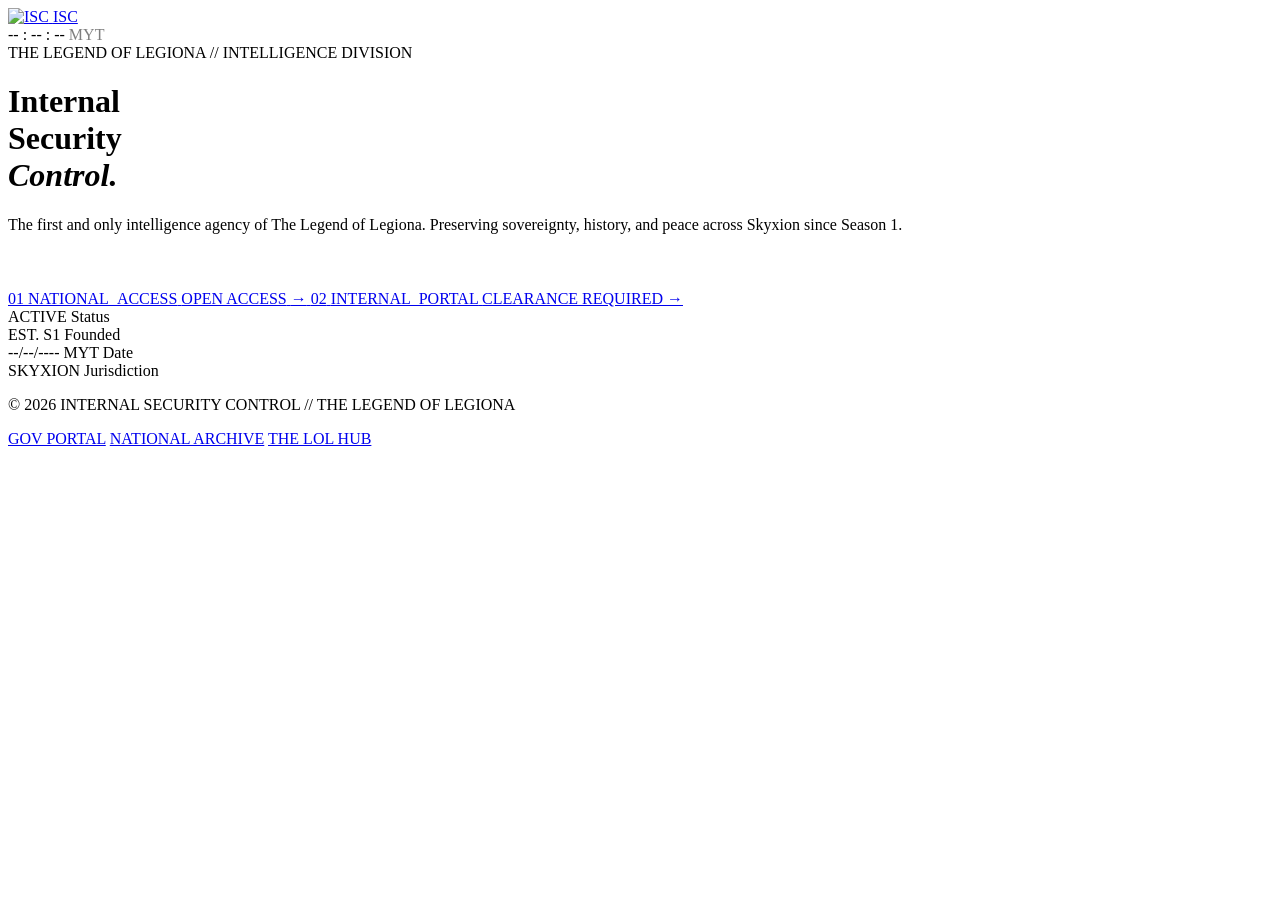
==== index.html @ aded34f5 "Add initial HTML structure for ISC website" ====
<!DOCTYPE html>
<html lang="en">
<head>
  <meta charset="UTF-8">
  <meta name="viewport" content="width=device-width, initial-scale=1.0">
  <title>Internal Security Control | ISC</title>
  <meta property="og:title" content="Internal Security Control — ISC">
  <meta property="og:description" content="The first defense line for The Legend of Legiona.">
  <meta name="theme-color" content="#c6a664">
  <link rel="icon" href="/isc/assets/images/ISC_LOGO.png" type="image/png">
  <link href="https://fonts.googleapis.com/css2?family=Fira+Code:wght@300;400;500&family=Barlow:wght@300;400;500;600&display=swap" rel="stylesheet">
  <link rel="stylesheet" href="/isc/assets/css/style.css">
</head>
<body>

  <nav class="top-nav">
    <a href=" " class="brand">
      <img src="/isc/assets/images/ISC_LOGO.png" alt="ISC">
      <span class="brand-label">ISC</span>
    </a>
    <div class="nav-right">
      <div class="live-dot"></div>
      <span id="clock">-- : -- : --</span>
      <span style="opacity:.5;">MYT</span>
    </div>
  </nav>

  <main>
    <div>
      <div class="hero-label">THE LEGEND OF LEGIONA // INTELLIGENCE DIVISION</div>
      <h1>Internal<br>Security<br><em>Control.</em></h1>
      <p class="hero-desc">The first and only intelligence agency of The Legend of Legiona. Preserving sovereignty, history, and peace across Skyxion since Season 1.</p>

      <div class="portals" style="margin-top:56px;">
        <a href="/isc/national/" class="portal-link">
          <span class="p-num">01</span>
          <span class="p-name">NATIONAL_ACCESS</span>
          <span class="p-badge badge-open">OPEN ACCESS</span>
          <span class="p-arrow">→</span>
        </a>
        <a href="/isc/intel/" class="portal-link">
          <span class="p-num">02</span>
          <span class="p-name">INTERNAL_PORTAL</span>
          <span class="p-badge badge-closed">CLEARANCE REQUIRED</span>
          <span class="p-arrow">→</span>
        </a>
      </div>
    </div>

    <div class="meta-strip">
      <div class="meta-item">
        <span class="meta-val">ACTIVE</span>
        <span class="meta-lbl">Status</span>
      </div>
      <div class="meta-item">
        <span class="meta-val">EST. S1</span>
        <span class="meta-lbl">Founded</span>
      </div>
      <div class="meta-item">
        <span class="meta-val" id="myt-date">--/--/----</span>
        <span class="meta-lbl">MYT Date</span>
      </div>
      <div class="meta-item">
        <span class="meta-val">SKYXION</span>
        <span class="meta-lbl">Jurisdiction</span>
      </div>
    </div>
  </main>

  <footer>
    <p>© 2026 INTERNAL SECURITY CONTROL // THE LEGEND OF LEGIONA</p>
    <div class="footer-links">
      <a href="/gov/">GOV PORTAL</a>
      <a href="/isc/national/">NATIONAL ARCHIVE</a>
      <a href="/main/">THE LOL HUB</a>
    </div>
  </footer>

  <script src="/isc/assets/js/script.js"></script>
  
</body>
</html>
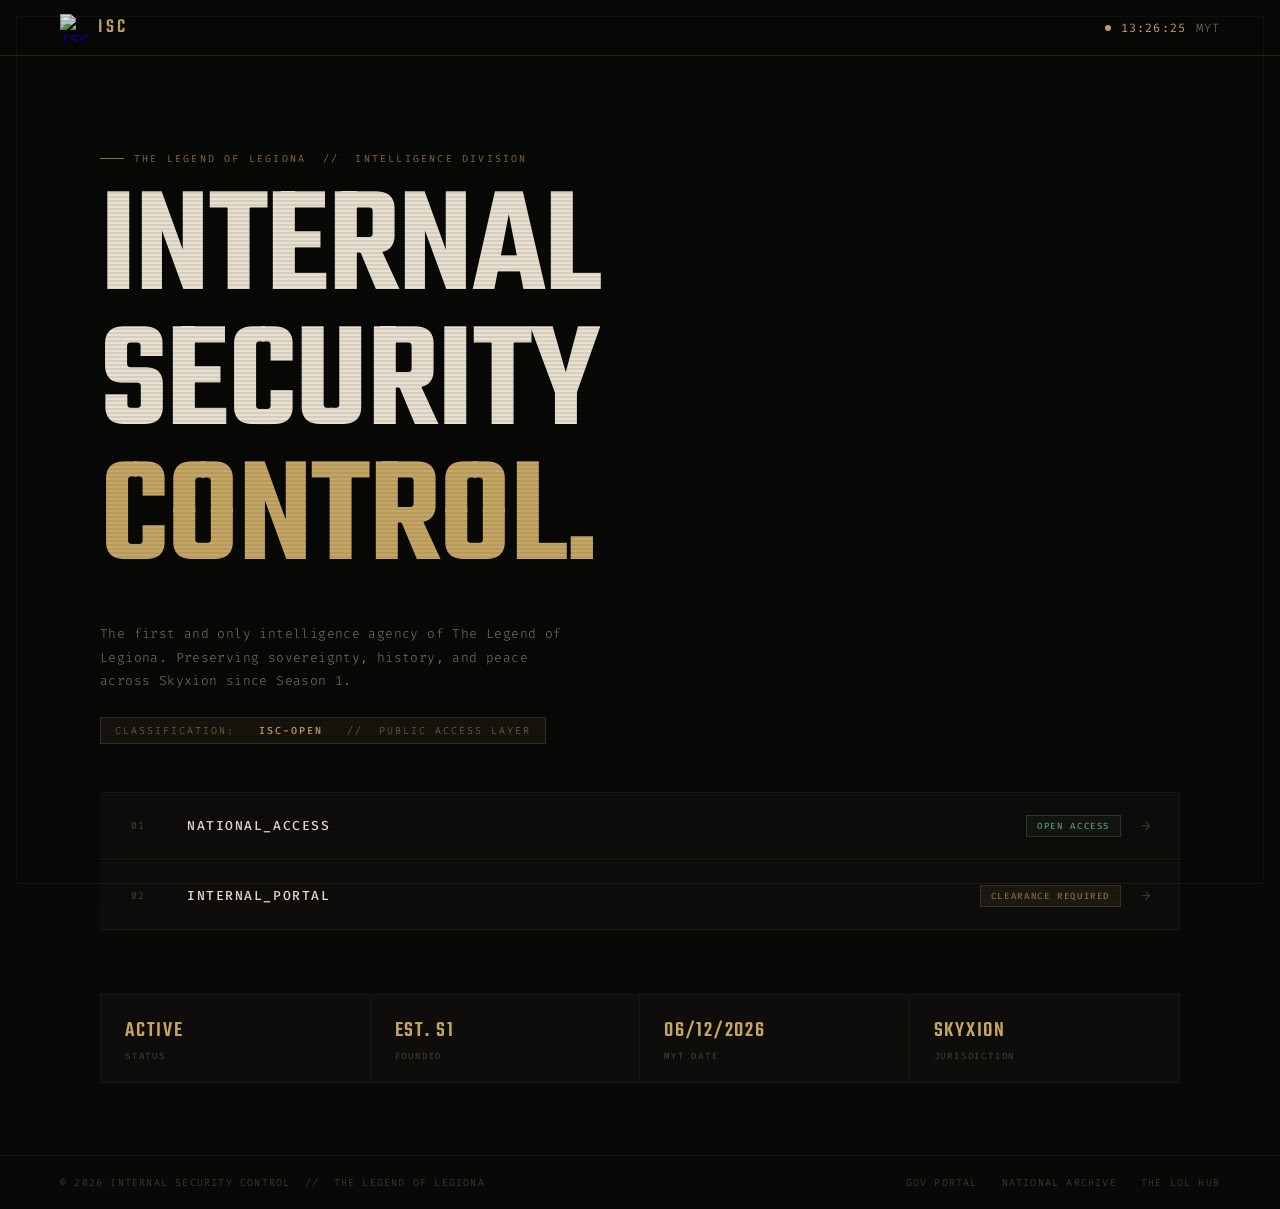
==== commit 6f4af0e7: "Refactor index.html with new styles and content Updated styles and content in index.html, including " ====
--- a/index.html
+++ b/index.html
@@ -4,34 +4,409 @@
   <meta charset="UTF-8">
   <meta name="viewport" content="width=device-width, initial-scale=1.0">
   <title>Internal Security Control | ISC</title>
+  <link rel="icon" type="image/png" href="/isc/assets/images/ISC_LOGO.png"/>
   <meta property="og:title" content="Internal Security Control — ISC">
   <meta property="og:description" content="The first defense line for The Legend of Legiona.">
   <meta name="theme-color" content="#c6a664">
-  <link rel="icon" href="/isc/assets/images/ISC_LOGO.png" type="image/png">
-  <link href="https://fonts.googleapis.com/css2?family=Fira+Code:wght@300;400;500&family=Barlow:wght@300;400;500;600&display=swap" rel="stylesheet">
-  <link rel="stylesheet" href="/isc/assets/css/style.css">
+  <link href="https://fonts.googleapis.com/css2?family=Fira+Code:wght@300;400;500;600&family=Teko:wght@300;400;500;600;700&display=swap" rel="stylesheet">
+  <style>
+    *, *::before, *::after { box-sizing: border-box; margin: 0; padding: 0; }
+
+    :root {
+      --gold: #c6a664;
+      --gold-dim: #8a6f3f;
+      --gold-faint: rgba(198,166,100,0.08);
+      --bg: #080807;
+      --bg2: #0e0d0b;
+      --bg3: #141310;
+      --line: rgba(198,166,100,0.18);
+      --line-faint: rgba(198,166,100,0.07);
+      --text: #e8e0d0;
+      --text-muted: #7a7060;
+      --text-dim: #4a4438;
+      --danger: #8b3030;
+    }
+
+    html { scroll-behavior: smooth; }
+
+    body {
+      background: var(--bg);
+      color: var(--text);
+      font-family: 'Fira Code', monospace;
+      font-weight: 300;
+      min-height: 100vh;
+      display: flex;
+      flex-direction: column;
+      overflow-x: hidden;
+    }
+
+    /* Scanlines overlay */
+    body::before {
+      content: '';
+      position: fixed;
+      inset: 0;
+      background: repeating-linear-gradient(
+        0deg,
+        transparent,
+        transparent 2px,
+        rgba(0,0,0,0.08) 2px,
+        rgba(0,0,0,0.08) 4px
+      );
+      pointer-events: none;
+      z-index: 1000;
+    }
+
+    /* Corner marks */
+    body::after {
+      content: '';
+      position: fixed;
+      top: 16px; left: 16px; right: 16px; bottom: 16px;
+      border: 1px solid var(--line-faint);
+      pointer-events: none;
+      z-index: 999;
+    }
+
+    /* ── NAV ── */
+    .top-nav {
+      position: sticky;
+      top: 0;
+      z-index: 100;
+      display: flex;
+      align-items: center;
+      justify-content: space-between;
+      padding: 0 clamp(24px, 5vw, 60px);
+      height: 56px;
+      background: rgba(8,8,7,0.92);
+      backdrop-filter: blur(8px);
+      border-bottom: 1px solid var(--line);
+    }
+
+    .brand {
+      display: flex;
+      align-items: center;
+      gap: 10px;
+      text-decoration: none;
+    }
+    .brand img { height: 28px; width: 28px; object-fit: contain; filter: brightness(0.9); }
+    .brand-label {
+      font-family: 'Teko', sans-serif;
+      font-size: 20px;
+      font-weight: 500;
+      letter-spacing: 0.18em;
+      color: var(--gold);
+      text-transform: uppercase;
+    }
+
+    .nav-right {
+      display: flex;
+      align-items: center;
+      gap: 10px;
+      font-size: 12px;
+      color: var(--text-muted);
+      letter-spacing: 0.08em;
+    }
+
+    .live-dot {
+      width: 6px;
+      height: 6px;
+      border-radius: 50%;
+      background: var(--gold);
+      animation: pulse 2s ease-in-out infinite;
+    }
+    @keyframes pulse {
+      0%, 100% { opacity: 1; box-shadow: 0 0 0 0 rgba(198,166,100,0.4); }
+      50% { opacity: 0.5; box-shadow: 0 0 0 4px rgba(198,166,100,0); }
+    }
+
+    #clock { color: var(--gold); font-weight: 400; letter-spacing: 0.1em; }
+
+    /* ── MAIN ── */
+    main {
+      flex: 1;
+      display: flex;
+      flex-direction: column;
+      padding: clamp(48px, 8vw, 96px) clamp(24px, 5vw, 60px) clamp(48px, 6vw, 72px);
+      gap: 64px;
+      max-width: 1200px;
+      width: 100%;
+      margin: 0 auto;
+    }
+
+    /* ── HERO ── */
+    .hero { position: relative; }
+
+    .hero-label {
+      font-size: 10px;
+      font-weight: 400;
+      letter-spacing: 0.22em;
+      color: var(--gold-dim);
+      text-transform: uppercase;
+      margin-bottom: 20px;
+      display: flex;
+      align-items: center;
+      gap: 10px;
+    }
+    .hero-label::before {
+      content: '';
+      display: inline-block;
+      width: 24px;
+      height: 1px;
+      background: var(--gold-dim);
+    }
+
+    h1 {
+      font-family: 'Teko', sans-serif;
+      font-size: clamp(72px, 12vw, 160px);
+      font-weight: 600;
+      line-height: 0.88;
+      letter-spacing: -0.01em;
+      text-transform: uppercase;
+      color: var(--text);
+      margin-bottom: 32px;
+    }
+    h1 em {
+      font-style: normal;
+      color: var(--gold);
+    }
+
+    .hero-desc {
+      font-size: 13px;
+      font-weight: 300;
+      line-height: 1.8;
+      color: var(--text-muted);
+      max-width: 480px;
+      letter-spacing: 0.03em;
+    }
+
+    /* Classification band */
+    .classif-band {
+      display: inline-flex;
+      align-items: center;
+      gap: 8px;
+      margin-top: 24px;
+      padding: 6px 14px;
+      border: 1px solid var(--line);
+      font-size: 10px;
+      letter-spacing: 0.2em;
+      color: var(--gold-dim);
+      text-transform: uppercase;
+      background: var(--gold-faint);
+    }
+    .classif-band span { color: var(--gold); font-weight: 500; }
+
+    /* ── PORTALS ── */
+    .portals {
+      display: flex;
+      flex-direction: column;
+      gap: 2px;
+    }
+
+    .portal-link {
+      display: grid;
+      grid-template-columns: 36px 1fr auto auto;
+      align-items: center;
+      gap: 20px;
+      padding: 22px 28px;
+      background: var(--bg2);
+      border: 1px solid var(--line-faint);
+      border-left: 3px solid transparent;
+      text-decoration: none;
+      transition: all 0.2s ease;
+      position: relative;
+      overflow: hidden;
+    }
+    .portal-link::before {
+      content: '';
+      position: absolute;
+      inset: 0;
+      background: linear-gradient(90deg, var(--gold-faint) 0%, transparent 60%);
+      opacity: 0;
+      transition: opacity 0.2s;
+    }
+    .portal-link:hover {
+      border-left-color: var(--gold);
+      border-color: var(--line);
+      background: var(--bg3);
+    }
+    .portal-link:hover::before { opacity: 1; }
+
+    .p-num {
+      font-size: 10px;
+      font-weight: 400;
+      color: var(--text-dim);
+      letter-spacing: 0.1em;
+    }
+    .p-name {
+      font-size: 13px;
+      font-weight: 500;
+      letter-spacing: 0.12em;
+      color: var(--text);
+      text-transform: uppercase;
+    }
+    .portal-link:hover .p-name { color: var(--gold); }
+
+    .p-badge {
+      font-size: 9px;
+      font-weight: 500;
+      letter-spacing: 0.18em;
+      text-transform: uppercase;
+      padding: 4px 10px;
+      border: 1px solid;
+    }
+    .badge-open {
+      color: #5a9a6a;
+      border-color: rgba(90,154,106,0.3);
+      background: rgba(90,154,106,0.06);
+    }
+    .badge-closed {
+      color: var(--gold-dim);
+      border-color: var(--line);
+      background: var(--gold-faint);
+    }
+
+    .p-arrow {
+      font-size: 16px;
+      color: var(--text-dim);
+      transition: color 0.2s, transform 0.2s;
+    }
+    .portal-link:hover .p-arrow {
+      color: var(--gold);
+      transform: translateX(4px);
+    }
+
+    /* ── META STRIP ── */
+    .meta-strip {
+      display: grid;
+      grid-template-columns: repeat(4, 1fr);
+      border: 1px solid var(--line-faint);
+      background: var(--bg2);
+    }
+
+    .meta-item {
+      display: flex;
+      flex-direction: column;
+      gap: 4px;
+      padding: 20px 24px;
+      border-right: 1px solid var(--line-faint);
+    }
+    .meta-item:last-child { border-right: none; }
+
+    .meta-val {
+      font-family: 'Teko', sans-serif;
+      font-size: 22px;
+      font-weight: 500;
+      letter-spacing: 0.08em;
+      color: var(--gold);
+    }
+    .meta-lbl {
+      font-size: 9px;
+      font-weight: 400;
+      letter-spacing: 0.2em;
+      color: var(--text-dim);
+      text-transform: uppercase;
+    }
+
+    /* ── FOOTER ── */
+    footer {
+      padding: 20px clamp(24px, 5vw, 60px);
+      border-top: 1px solid var(--line-faint);
+      display: flex;
+      align-items: center;
+      justify-content: space-between;
+      gap: 16px;
+      flex-wrap: wrap;
+    }
+
+    footer p {
+      font-size: 10px;
+      letter-spacing: 0.12em;
+      color: var(--text-dim);
+      text-transform: uppercase;
+    }
+
+    .footer-links {
+      display: flex;
+      gap: 24px;
+    }
+    .footer-links a {
+      font-size: 10px;
+      letter-spacing: 0.12em;
+      color: var(--text-dim);
+      text-decoration: none;
+      text-transform: uppercase;
+      transition: color 0.15s;
+    }
+    .footer-links a:hover { color: var(--gold); }
+
+    /* ── RESPONSIVE ── */
+    @media (max-width: 640px) {
+      .meta-strip {
+        grid-template-columns: repeat(2, 1fr);
+      }
+      .meta-item:nth-child(2) { border-right: none; }
+      .meta-item:nth-child(3) { border-top: 1px solid var(--line-faint); }
+      .meta-item:nth-child(4) { border-top: 1px solid var(--line-faint); }
+
+      .portal-link {
+        grid-template-columns: 28px 1fr auto;
+        gap: 12px;
+        padding: 18px 20px;
+      }
+      .p-arrow { display: none; }
+      .p-badge { display: none; }
+
+      footer {
+        flex-direction: column;
+        align-items: flex-start;
+        gap: 12px;
+      }
+      .footer-links { flex-wrap: wrap; gap: 16px; }
+    }
+
+    @media (max-width: 420px) {
+      .nav-right span:last-child { display: none; }
+    }
+
+    /* ── ENTRANCE ANIM ── */
+    .hero-label, h1, .hero-desc, .classif-band { opacity: 0; animation: fadeUp 0.6s ease forwards; }
+    .hero-label { animation-delay: 0.1s; }
+    h1           { animation-delay: 0.2s; }
+    .hero-desc   { animation-delay: 0.35s; }
+    .classif-band{ animation-delay: 0.45s; }
+    .portals     { opacity: 0; animation: fadeUp 0.5s ease 0.55s forwards; }
+    .meta-strip  { opacity: 0; animation: fadeUp 0.5s ease 0.65s forwards; }
+
+    @keyframes fadeUp {
+      from { opacity: 0; transform: translateY(16px); }
+      to   { opacity: 1; transform: translateY(0); }
+    }
+  </style>
 </head>
+
+<script type="module" src="/gov/assets/js/stats.js"></script>
+
 <body>
 
   <nav class="top-nav">
     <a href=" " class="brand">
-      <img src="/isc/assets/images/ISC_LOGO.png" alt="ISC">
+      <img src="/isc/assets/images/ISC_LOGO.png" alt="ISC Logo">
       <span class="brand-label">ISC</span>
     </a>
     <div class="nav-right">
       <div class="live-dot"></div>
-      <span id="clock">-- : -- : --</span>
-      <span style="opacity:.5;">MYT</span>
+      <span id="clock">--:--:--</span>
+      <span>MYT</span>
     </div>
   </nav>
 
   <main>
-    <div>
-      <div class="hero-label">THE LEGEND OF LEGIONA // INTELLIGENCE DIVISION</div>
+    <div class="hero">
+      <div class="hero-label">The Legend of Legiona &nbsp;//&nbsp; Intelligence Division</div>
       <h1>Internal<br>Security<br><em>Control.</em></h1>
       <p class="hero-desc">The first and only intelligence agency of The Legend of Legiona. Preserving sovereignty, history, and peace across Skyxion since Season 1.</p>
-
-      <div class="portals" style="margin-top:56px;">
+      <div class="classif-band">Classification: &nbsp;<span>ISC-OPEN</span>&nbsp; // &nbsp;Public Access Layer</div>
+
+      <div class="portals" style="margin-top:48px;">
         <a href="/isc/national/" class="portal-link">
           <span class="p-num">01</span>
           <span class="p-name">NATIONAL_ACCESS</span>
@@ -68,15 +443,28 @@
   </main>
 
   <footer>
-    <p>© 2026 INTERNAL SECURITY CONTROL // THE LEGEND OF LEGIONA</p>
+    <p>© 2026 Internal Security Control &nbsp;//&nbsp; The Legend of Legiona</p>
     <div class="footer-links">
-      <a href="/gov/">GOV PORTAL</a>
-      <a href="/isc/national/">NATIONAL ARCHIVE</a>
-      <a href="/main/">THE LOL HUB</a>
+      <a href="/gov/">Gov Portal</a>
+      <a href="/isc/national/">National Archive</a>
+      <a href="/main/">The LoL Hub</a>
     </div>
   </footer>
 
+  <script>
+    function pad(n) { return String(n).padStart(2, '0'); }
+    function tick() {
+      const now = new Date(new Date().toLocaleString('en-US', { timeZone: 'Asia/Kuala_Lumpur' }));
+      document.getElementById('clock').textContent =
+        pad(now.getHours()) + ':' + pad(now.getMinutes()) + ':' + pad(now.getSeconds());
+      document.getElementById('myt-date').textContent =
+        pad(now.getDate()) + '/' + pad(now.getMonth() + 1) + '/' + now.getFullYear();
+    }
+    tick();
+    setInterval(tick, 1000);
+  </script>
+
   <script src="/isc/assets/js/script.js"></script>
-  
+
 </body>
 </html>
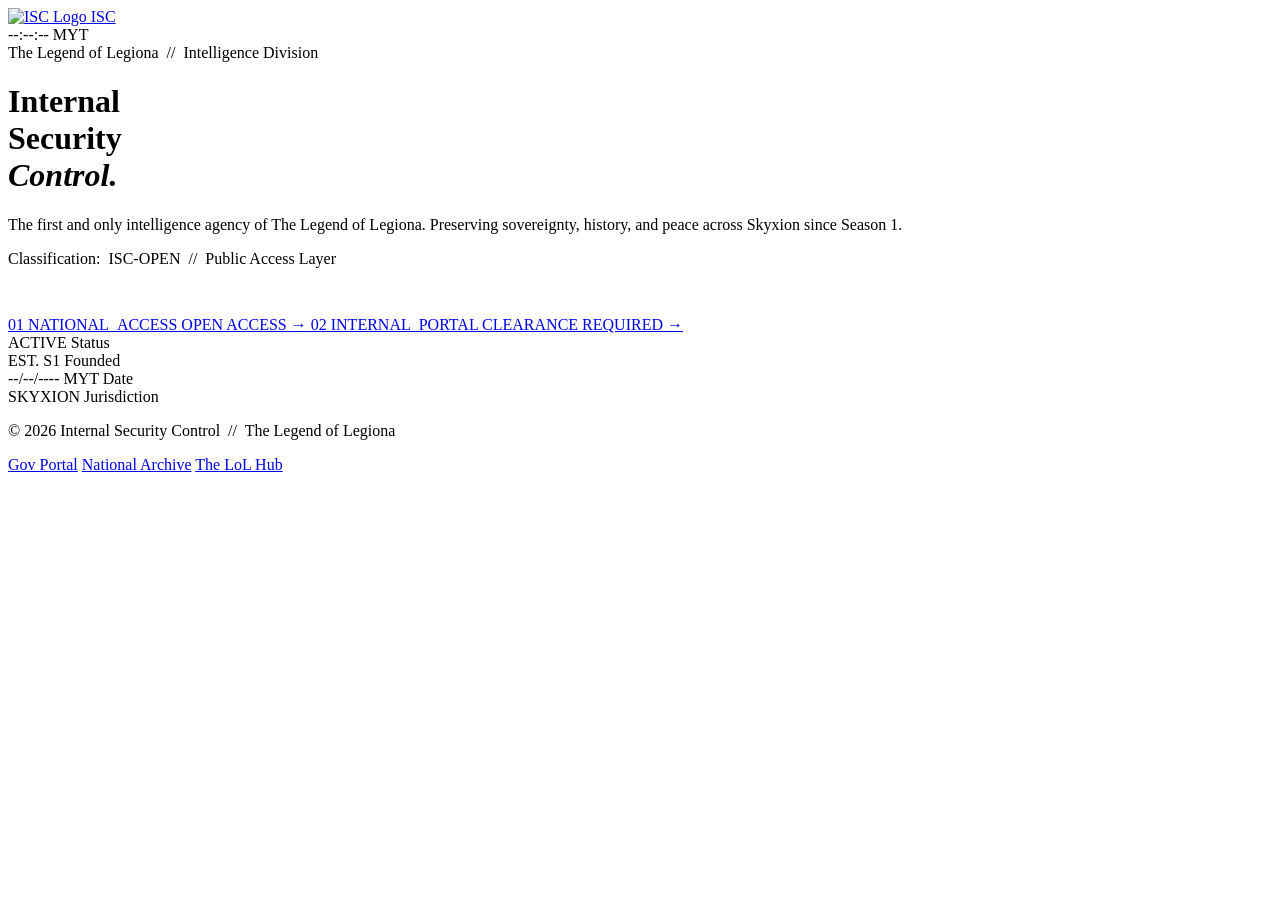
==== commit 8c43a66c: "Refactor index.html structure and styles Refactor HTML structure and styles, replacing inline styles" ====
--- a/index.html
+++ b/index.html
@@ -8,386 +8,13 @@
   <meta property="og:title" content="Internal Security Control — ISC">
   <meta property="og:description" content="The first defense line for The Legend of Legiona.">
   <meta name="theme-color" content="#c6a664">
-  <link href="https://fonts.googleapis.com/css2?family=Fira+Code:wght@300;400;500;600&family=Teko:wght@300;400;500;600;700&display=swap" rel="stylesheet">
-  <style>
-    *, *::before, *::after { box-sizing: border-box; margin: 0; padding: 0; }
-
-    :root {
-      --gold: #c6a664;
-      --gold-dim: #8a6f3f;
-      --gold-faint: rgba(198,166,100,0.08);
-      --bg: #080807;
-      --bg2: #0e0d0b;
-      --bg3: #141310;
-      --line: rgba(198,166,100,0.18);
-      --line-faint: rgba(198,166,100,0.07);
-      --text: #e8e0d0;
-      --text-muted: #7a7060;
-      --text-dim: #4a4438;
-      --danger: #8b3030;
-    }
-
-    html { scroll-behavior: smooth; }
-
-    body {
-      background: var(--bg);
-      color: var(--text);
-      font-family: 'Fira Code', monospace;
-      font-weight: 300;
-      min-height: 100vh;
-      display: flex;
-      flex-direction: column;
-      overflow-x: hidden;
-    }
-
-    /* Scanlines overlay */
-    body::before {
-      content: '';
-      position: fixed;
-      inset: 0;
-      background: repeating-linear-gradient(
-        0deg,
-        transparent,
-        transparent 2px,
-        rgba(0,0,0,0.08) 2px,
-        rgba(0,0,0,0.08) 4px
-      );
-      pointer-events: none;
-      z-index: 1000;
-    }
-
-    /* Corner marks */
-    body::after {
-      content: '';
-      position: fixed;
-      top: 16px; left: 16px; right: 16px; bottom: 16px;
-      border: 1px solid var(--line-faint);
-      pointer-events: none;
-      z-index: 999;
-    }
-
-    /* ── NAV ── */
-    .top-nav {
-      position: sticky;
-      top: 0;
-      z-index: 100;
-      display: flex;
-      align-items: center;
-      justify-content: space-between;
-      padding: 0 clamp(24px, 5vw, 60px);
-      height: 56px;
-      background: rgba(8,8,7,0.92);
-      backdrop-filter: blur(8px);
-      border-bottom: 1px solid var(--line);
-    }
-
-    .brand {
-      display: flex;
-      align-items: center;
-      gap: 10px;
-      text-decoration: none;
-    }
-    .brand img { height: 28px; width: 28px; object-fit: contain; filter: brightness(0.9); }
-    .brand-label {
-      font-family: 'Teko', sans-serif;
-      font-size: 20px;
-      font-weight: 500;
-      letter-spacing: 0.18em;
-      color: var(--gold);
-      text-transform: uppercase;
-    }
-
-    .nav-right {
-      display: flex;
-      align-items: center;
-      gap: 10px;
-      font-size: 12px;
-      color: var(--text-muted);
-      letter-spacing: 0.08em;
-    }
-
-    .live-dot {
-      width: 6px;
-      height: 6px;
-      border-radius: 50%;
-      background: var(--gold);
-      animation: pulse 2s ease-in-out infinite;
-    }
-    @keyframes pulse {
-      0%, 100% { opacity: 1; box-shadow: 0 0 0 0 rgba(198,166,100,0.4); }
-      50% { opacity: 0.5; box-shadow: 0 0 0 4px rgba(198,166,100,0); }
-    }
-
-    #clock { color: var(--gold); font-weight: 400; letter-spacing: 0.1em; }
-
-    /* ── MAIN ── */
-    main {
-      flex: 1;
-      display: flex;
-      flex-direction: column;
-      padding: clamp(48px, 8vw, 96px) clamp(24px, 5vw, 60px) clamp(48px, 6vw, 72px);
-      gap: 64px;
-      max-width: 1200px;
-      width: 100%;
-      margin: 0 auto;
-    }
-
-    /* ── HERO ── */
-    .hero { position: relative; }
-
-    .hero-label {
-      font-size: 10px;
-      font-weight: 400;
-      letter-spacing: 0.22em;
-      color: var(--gold-dim);
-      text-transform: uppercase;
-      margin-bottom: 20px;
-      display: flex;
-      align-items: center;
-      gap: 10px;
-    }
-    .hero-label::before {
-      content: '';
-      display: inline-block;
-      width: 24px;
-      height: 1px;
-      background: var(--gold-dim);
-    }
-
-    h1 {
-      font-family: 'Teko', sans-serif;
-      font-size: clamp(72px, 12vw, 160px);
-      font-weight: 600;
-      line-height: 0.88;
-      letter-spacing: -0.01em;
-      text-transform: uppercase;
-      color: var(--text);
-      margin-bottom: 32px;
-    }
-    h1 em {
-      font-style: normal;
-      color: var(--gold);
-    }
-
-    .hero-desc {
-      font-size: 13px;
-      font-weight: 300;
-      line-height: 1.8;
-      color: var(--text-muted);
-      max-width: 480px;
-      letter-spacing: 0.03em;
-    }
-
-    /* Classification band */
-    .classif-band {
-      display: inline-flex;
-      align-items: center;
-      gap: 8px;
-      margin-top: 24px;
-      padding: 6px 14px;
-      border: 1px solid var(--line);
-      font-size: 10px;
-      letter-spacing: 0.2em;
-      color: var(--gold-dim);
-      text-transform: uppercase;
-      background: var(--gold-faint);
-    }
-    .classif-band span { color: var(--gold); font-weight: 500; }
-
-    /* ── PORTALS ── */
-    .portals {
-      display: flex;
-      flex-direction: column;
-      gap: 2px;
-    }
-
-    .portal-link {
-      display: grid;
-      grid-template-columns: 36px 1fr auto auto;
-      align-items: center;
-      gap: 20px;
-      padding: 22px 28px;
-      background: var(--bg2);
-      border: 1px solid var(--line-faint);
-      border-left: 3px solid transparent;
-      text-decoration: none;
-      transition: all 0.2s ease;
-      position: relative;
-      overflow: hidden;
-    }
-    .portal-link::before {
-      content: '';
-      position: absolute;
-      inset: 0;
-      background: linear-gradient(90deg, var(--gold-faint) 0%, transparent 60%);
-      opacity: 0;
-      transition: opacity 0.2s;
-    }
-    .portal-link:hover {
-      border-left-color: var(--gold);
-      border-color: var(--line);
-      background: var(--bg3);
-    }
-    .portal-link:hover::before { opacity: 1; }
-
-    .p-num {
-      font-size: 10px;
-      font-weight: 400;
-      color: var(--text-dim);
-      letter-spacing: 0.1em;
-    }
-    .p-name {
-      font-size: 13px;
-      font-weight: 500;
-      letter-spacing: 0.12em;
-      color: var(--text);
-      text-transform: uppercase;
-    }
-    .portal-link:hover .p-name { color: var(--gold); }
-
-    .p-badge {
-      font-size: 9px;
-      font-weight: 500;
-      letter-spacing: 0.18em;
-      text-transform: uppercase;
-      padding: 4px 10px;
-      border: 1px solid;
-    }
-    .badge-open {
-      color: #5a9a6a;
-      border-color: rgba(90,154,106,0.3);
-      background: rgba(90,154,106,0.06);
-    }
-    .badge-closed {
-      color: var(--gold-dim);
-      border-color: var(--line);
-      background: var(--gold-faint);
-    }
-
-    .p-arrow {
-      font-size: 16px;
-      color: var(--text-dim);
-      transition: color 0.2s, transform 0.2s;
-    }
-    .portal-link:hover .p-arrow {
-      color: var(--gold);
-      transform: translateX(4px);
-    }
-
-    /* ── META STRIP ── */
-    .meta-strip {
-      display: grid;
-      grid-template-columns: repeat(4, 1fr);
-      border: 1px solid var(--line-faint);
-      background: var(--bg2);
-    }
-
-    .meta-item {
-      display: flex;
-      flex-direction: column;
-      gap: 4px;
-      padding: 20px 24px;
-      border-right: 1px solid var(--line-faint);
-    }
-    .meta-item:last-child { border-right: none; }
-
-    .meta-val {
-      font-family: 'Teko', sans-serif;
-      font-size: 22px;
-      font-weight: 500;
-      letter-spacing: 0.08em;
-      color: var(--gold);
-    }
-    .meta-lbl {
-      font-size: 9px;
-      font-weight: 400;
-      letter-spacing: 0.2em;
-      color: var(--text-dim);
-      text-transform: uppercase;
-    }
-
-    /* ── FOOTER ── */
-    footer {
-      padding: 20px clamp(24px, 5vw, 60px);
-      border-top: 1px solid var(--line-faint);
-      display: flex;
-      align-items: center;
-      justify-content: space-between;
-      gap: 16px;
-      flex-wrap: wrap;
-    }
-
-    footer p {
-      font-size: 10px;
-      letter-spacing: 0.12em;
-      color: var(--text-dim);
-      text-transform: uppercase;
-    }
-
-    .footer-links {
-      display: flex;
-      gap: 24px;
-    }
-    .footer-links a {
-      font-size: 10px;
-      letter-spacing: 0.12em;
-      color: var(--text-dim);
-      text-decoration: none;
-      text-transform: uppercase;
-      transition: color 0.15s;
-    }
-    .footer-links a:hover { color: var(--gold); }
-
-    /* ── RESPONSIVE ── */
-    @media (max-width: 640px) {
-      .meta-strip {
-        grid-template-columns: repeat(2, 1fr);
-      }
-      .meta-item:nth-child(2) { border-right: none; }
-      .meta-item:nth-child(3) { border-top: 1px solid var(--line-faint); }
-      .meta-item:nth-child(4) { border-top: 1px solid var(--line-faint); }
-
-      .portal-link {
-        grid-template-columns: 28px 1fr auto;
-        gap: 12px;
-        padding: 18px 20px;
-      }
-      .p-arrow { display: none; }
-      .p-badge { display: none; }
-
-      footer {
-        flex-direction: column;
-        align-items: flex-start;
-        gap: 12px;
-      }
-      .footer-links { flex-wrap: wrap; gap: 16px; }
-    }
-
-    @media (max-width: 420px) {
-      .nav-right span:last-child { display: none; }
-    }
-
-    /* ── ENTRANCE ANIM ── */
-    .hero-label, h1, .hero-desc, .classif-band { opacity: 0; animation: fadeUp 0.6s ease forwards; }
-    .hero-label { animation-delay: 0.1s; }
-    h1           { animation-delay: 0.2s; }
-    .hero-desc   { animation-delay: 0.35s; }
-    .classif-band{ animation-delay: 0.45s; }
-    .portals     { opacity: 0; animation: fadeUp 0.5s ease 0.55s forwards; }
-    .meta-strip  { opacity: 0; animation: fadeUp 0.5s ease 0.65s forwards; }
-
-    @keyframes fadeUp {
-      from { opacity: 0; transform: translateY(16px); }
-      to   { opacity: 1; transform: translateY(0); }
-    }
-  </style>
+  <link href="https://fonts.googleapis.com/css2?family=Fira+Code:wght@300;400;500;600&family=Teko:wght@400;500;600&display=swap" rel="stylesheet">
+  <link rel="stylesheet" href="/isc/assets/css/style.css">
 </head>
-
 <script type="module" src="/gov/assets/js/stats.js"></script>
-
 <body>
 
-  <nav class="top-nav">
+  <nav class="site-nav">
     <a href=" " class="brand">
       <img src="/isc/assets/images/ISC_LOGO.png" alt="ISC Logo">
       <span class="brand-label">ISC</span>
@@ -399,14 +26,15 @@
     </div>
   </nav>
 
-  <main>
+  <div class="index-wrap">
+
     <div class="hero">
-      <div class="hero-label">The Legend of Legiona &nbsp;//&nbsp; Intelligence Division</div>
-      <h1>Internal<br>Security<br><em>Control.</em></h1>
-      <p class="hero-desc">The first and only intelligence agency of The Legend of Legiona. Preserving sovereignty, history, and peace across Skyxion since Season 1.</p>
-      <div class="classif-band">Classification: &nbsp;<span>ISC-OPEN</span>&nbsp; // &nbsp;Public Access Layer</div>
+      <div class="eyebrow fade-in fi-1">The Legend of Legiona &nbsp;//&nbsp; Intelligence Division</div>
+      <h1 class="fade-in fi-2">Internal<br>Security<br><em>Control.</em></h1>
+      <p class="hero-desc fade-in fi-3">The first and only intelligence agency of The Legend of Legiona. Preserving sovereignty, history, and peace across Skyxion since Season 1.</p>
+      <div class="classif-band fade-in fi-4">Classification: &nbsp;<span>ISC-OPEN</span>&nbsp; // &nbsp;Public Access Layer</div>
 
-      <div class="portals" style="margin-top:48px;">
+      <div class="portals fade-in fi-5" style="margin-top:48px;">
         <a href="/isc/national/" class="portal-link">
           <span class="p-num">01</span>
           <span class="p-name">NATIONAL_ACCESS</span>
@@ -422,7 +50,7 @@
       </div>
     </div>
 
-    <div class="meta-strip">
+    <div class="meta-strip fade-in fi-6">
       <div class="meta-item">
         <span class="meta-val">ACTIVE</span>
         <span class="meta-lbl">Status</span>
@@ -440,7 +68,8 @@
         <span class="meta-lbl">Jurisdiction</span>
       </div>
     </div>
-  </main>
+
+  </div>
 
   <footer>
     <p>© 2026 Internal Security Control &nbsp;//&nbsp; The Legend of Legiona</p>
@@ -451,19 +80,6 @@
     </div>
   </footer>
 
-  <script>
-    function pad(n) { return String(n).padStart(2, '0'); }
-    function tick() {
-      const now = new Date(new Date().toLocaleString('en-US', { timeZone: 'Asia/Kuala_Lumpur' }));
-      document.getElementById('clock').textContent =
-        pad(now.getHours()) + ':' + pad(now.getMinutes()) + ':' + pad(now.getSeconds());
-      document.getElementById('myt-date').textContent =
-        pad(now.getDate()) + '/' + pad(now.getMonth() + 1) + '/' + now.getFullYear();
-    }
-    tick();
-    setInterval(tick, 1000);
-  </script>
-
   <script src="/isc/assets/js/script.js"></script>
 
 </body>
